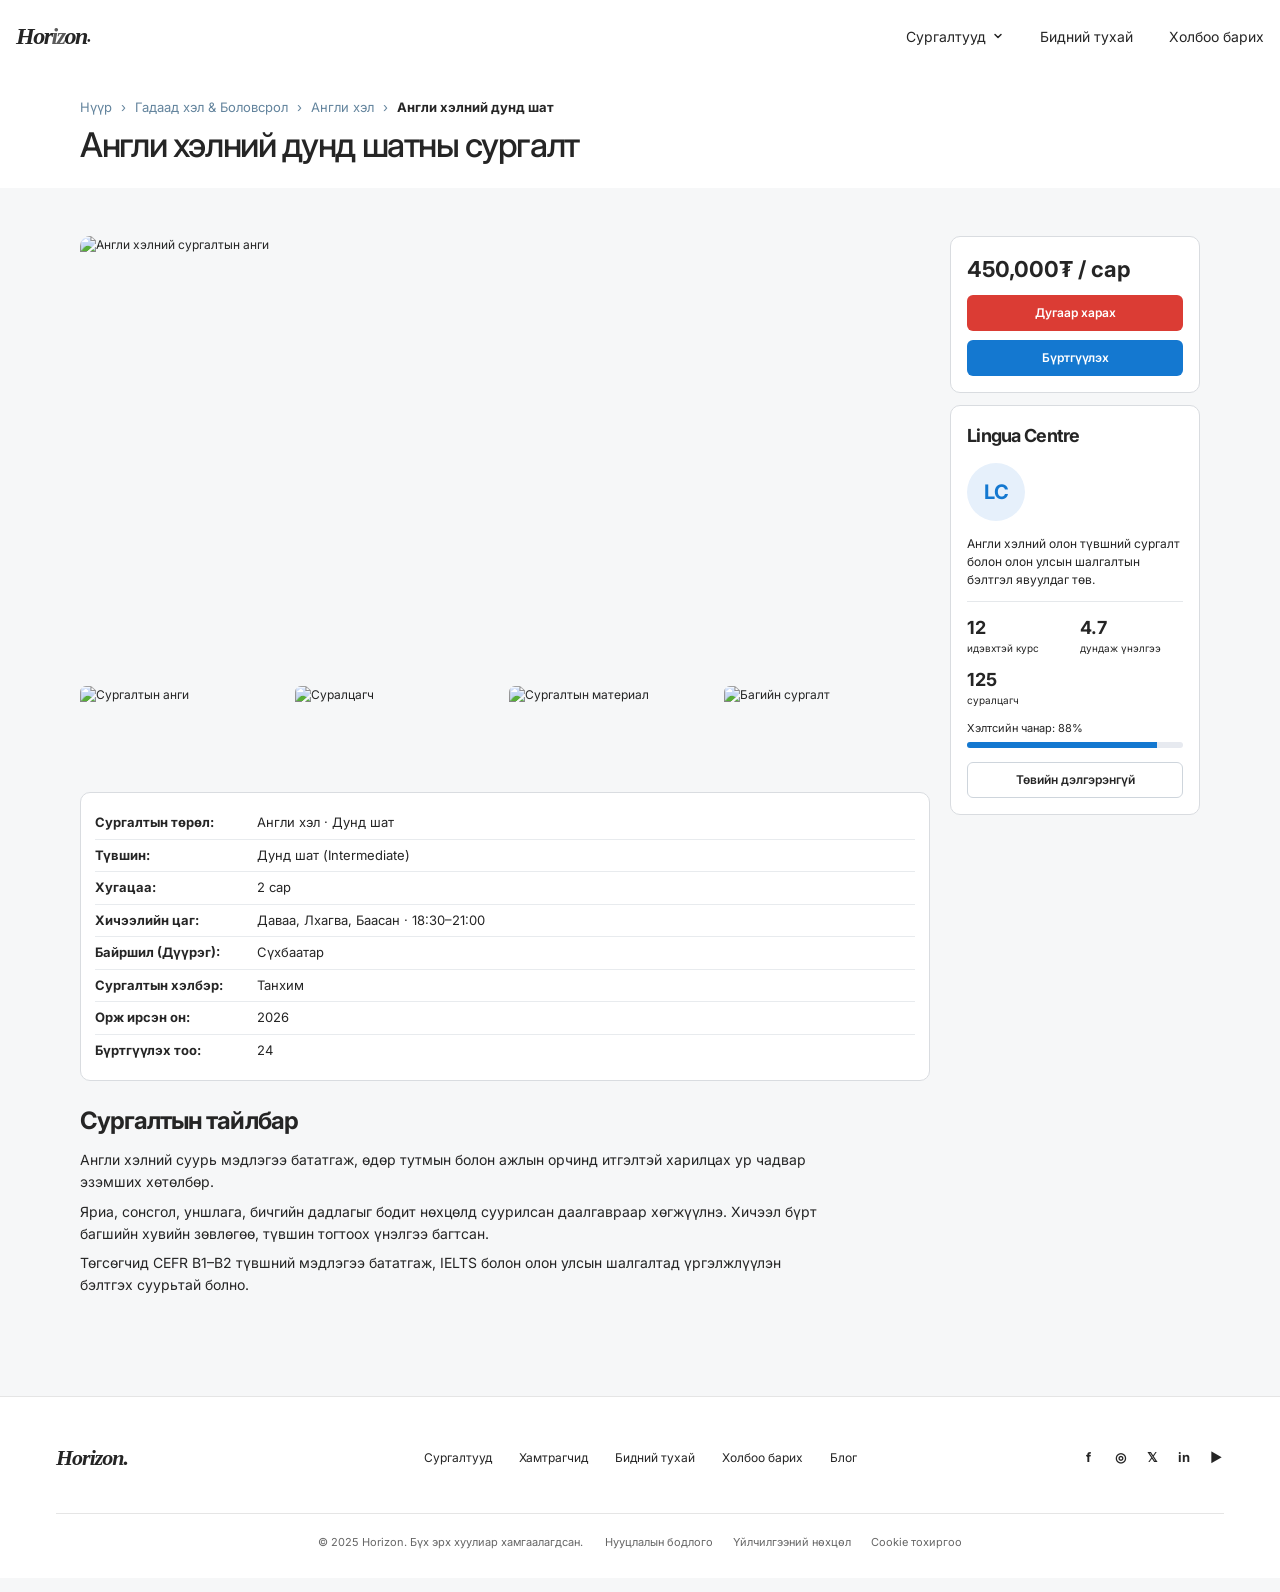
==== course-detail.html @ f6ef5521 "2026-10-1 page2.3 хийв" ====
<!doctype html>
<html lang="mn">
  <head>
    <meta charset="UTF-8" />
    <meta name="viewport" content="width=device-width, initial-scale=1.0" />
    <title>Англи хэлний дунд шатны сургалт — Horizon</title>
    <link rel="preconnect" href="https://fonts.googleapis.com" />
    <link rel="preconnect" href="https://fonts.gstatic.com" crossorigin />
    <link href="https://fonts.googleapis.com/css2?family=Inter:wght@400;500;600;700&display=swap" rel="stylesheet" />
    <link rel="stylesheet" href="styles.css" />
  </head>
  <body class="detail-page">
    <header class="site-header">
      <div class="header-inner">
        <a class="logo" href="index.html">Hor<span>iz</span>on<span>•</span></a>
        <nav class="main-nav" aria-label="Үндсэн цэс">
          <div class="nav-dropdown">
            <button class="nav-dropdown__toggle" type="button" aria-expanded="false" aria-controls="course-menu">Сургалтууд<svg class="nav-dropdown__chevron" aria-hidden="true" viewBox="0 0 12 12" focusable="false"><path d="m3 4.5 3 3 3-3" /></svg></button>
            <div id="course-menu" class="nav-dropdown__menu" hidden>
              <section class="menu-category"><h3><a href="foreign-languages.html">🌐 Гадаад хэл &amp; Боловсрол</a></h3></section>
              <section class="menu-category"><h3>💻 Мэдээллийн технологи &amp; Дизайн</h3></section>
              <section class="menu-category"><h3>💼 Хувь хүний хөгжил &amp; Бизнес</h3></section>
              <section class="menu-category"><h3>⚽ Спорт, фитнесс &amp; эрүүл мэнд</h3></section>
              <section class="menu-category"><h3>🎨 Урлаг, бүжиг &amp; хөгжим</h3></section>
              <section class="menu-category"><h3>💄 Гоо сайхан &amp; нарийн мэргэжил</h3></section>
            </div>
          </div>
          <a href="index.html#partners">Бидний тухай</a>
          <a href="#footer">Холбоо барих</a>
        </nav>
        <button class="mobile-menu" aria-label="Цэс нээх" aria-expanded="false">☰</button>
      </div>
    </header>

    <main>
      <section class="detail-heading">
        <div class="detail-container">
          <nav class="breadcrumbs" aria-label="Breadcrumb"><a href="index.html">Нүүр</a><span>›</span><a class="breadcrumb-parent" href="foreign-languages.html">Гадаад хэл &amp; Боловсрол</a><span>›</span><a class="breadcrumb-parent" href="foreign-languages.html">Англи хэл</a><span>›</span><strong data-detail-title>Англи хэлний дунд шат</strong></nav>
          <h1 data-detail-title>Англи хэлний дунд шатны сургалт</h1>
        </div>
      </section>

      <section class="detail-content">
        <div class="detail-container detail-layout">
          <div class="detail-main">
            <div class="course-gallery">
              <img class="course-gallery__main" data-detail-image src="https://images.unsplash.com/photo-1524178232363-1fb2b075b655?auto=format&fit=crop&w=1200&q=85" alt="Англи хэлний сургалтын анги" />
              <div class="course-gallery__thumbs">
                <img src="https://images.unsplash.com/photo-1524178232363-1fb2b075b655?auto=format&fit=crop&w=240&q=80" alt="Сургалтын анги" />
                <img src="https://images.unsplash.com/photo-1516321318423-f06f85e504b3?auto=format&fit=crop&w=240&q=80" alt="Суралцагч" />
                <img src="https://images.unsplash.com/photo-1457369804613-52c61a468e7d?auto=format&fit=crop&w=240&q=80" alt="Сургалтын материал" />
                <img src="https://images.unsplash.com/photo-1523240795612-9a054b0db644?auto=format&fit=crop&w=240&q=80" alt="Багийн сургалт" />
              </div>
            </div>

            <dl class="course-specs">
              <div><dt>Сургалтын төрөл:</dt><dd data-detail-type>Англи хэл · Дунд шат</dd></div>
              <div><dt>Түвшин:</dt><dd>Дунд шат (Intermediate)</dd></div>
              <div><dt>Хугацаа:</dt><dd>2 сар</dd></div>
              <div><dt>Хичээлийн цаг:</dt><dd>Даваа, Лхагва, Баасан · 18:30–21:00</dd></div>
              <div><dt>Байршил (Дүүрэг):</dt><dd>Сүхбаатар</dd></div>
              <div><dt>Сургалтын хэлбэр:</dt><dd>Танхим</dd></div>
              <div><dt>Орж ирсэн он:</dt><dd>2026</dd></div>
              <div><dt>Бүртгүүлэх тоо:</dt><dd>24</dd></div>
            </dl>

            <article class="course-description">
              <h2>Сургалтын тайлбар</h2>
              <p>Англи хэлний суурь мэдлэгээ бататгаж, өдөр тутмын болон ажлын орчинд итгэлтэй харилцах ур чадвар эзэмших хөтөлбөр.</p>
              <p>Яриа, сонсгол, уншлага, бичгийн дадлагыг бодит нөхцөлд суурилсан даалгавраар хөгжүүлнэ. Хичээл бүрт багшийн хувийн зөвлөгөө, түвшин тогтоох үнэлгээ багтсан.</p>
              <p>Төгсөгчид CEFR B1–B2 түвшний мэдлэгээ бататгаж, IELTS болон олон улсын шалгалтад үргэлжлүүлэн бэлтгэх суурьтай болно.</p>
            </article>
          </div>

          <aside class="detail-sidebar">
            <section class="detail-price-card"><strong data-detail-price>450,000₮ / сар</strong><a class="detail-call" href="tel:+97670000000">Дугаар харах</a><a class="detail-register" href="#footer">Бүртгүүлэх</a></section>
            <section class="provider-card"><h2 data-detail-provider>Lingua Centre</h2><div class="provider-mark">LC</div><p>Англи хэлний олон түвшний сургалт болон олон улсын шалгалтын бэлтгэл явуулдаг төв.</p><div class="provider-stats"><span><b>12</b>идэвхтэй курс</span><span><b>4.7</b>дундаж үнэлгээ</span><span><b>125</b>суралцагч</span></div><div class="provider-progress"><span>Хэлтсийн чанар: 88%</span><i><b></b></i></div><a href="foreign-languages.html">Төвийн дэлгэрэнгүй</a></section>
          </aside>
        </div>
      </section>
    </main>

    <footer id="footer" class="footer">
      <div class="footer-main"><a class="footer-logo" href="index.html">Horizon.</a><nav class="footer-nav" aria-label="Footer navigation"><a href="foreign-languages.html">Сургалтууд</a><a href="index.html#partners">Хамтрагчид</a><a href="index.html">Бидний тухай</a><a href="#footer">Холбоо барих</a><a href="#footer">Блог</a></nav><div class="footer-socials" aria-label="Social холбоосууд"><a href="#footer" aria-label="Facebook">f</a><a href="#footer" aria-label="Instagram">◎</a><a href="#footer" aria-label="X">𝕏</a><a href="#footer" aria-label="LinkedIn">in</a><a href="#footer" aria-label="YouTube">▶</a></div></div>
      <div class="footer-bottom"><span>© 2025 Horizon. Бүх эрх хуулиар хамгаалагдсан.</span><div><a href="#footer">Нууцлалын бодлого</a><a href="#footer">Үйлчилгээний нөхцөл</a><a href="#footer">Cookie тохиргоо</a></div></div>
    </footer>
    <script src="script.js"></script>
  </body>
</html>
---- styles.css ----
:root {
  --blue: #1478d0;
  --ink: #252525;
  --muted: #666;
  --page: #fff;
  --surface: #fff;
  --divider: #e5e5e5;
}

* { box-sizing: border-box; }
html { scroll-behavior: smooth; }
body { margin: 0; background: var(--page); color: var(--ink); font: 12px/1.5 Inter, Arial, sans-serif; }
a { color: inherit; text-decoration: none; }

.site-header { height: 72px; background: #fff; color: var(--ink); }
.header-inner, .page-section { max-width: 1440px; margin: 0 auto; }
.header-inner { display: flex; align-items: center; justify-content: space-between; height: 100%; padding: 0 16px; }
.logo { font-family: Georgia, serif; font-size: 24px; font-style: italic; font-weight: 700; letter-spacing: -1.5px; }.logo span:first-of-type { opacity: .75; }.logo span:last-child { font-size: 10px; }
.main-nav { display: flex; align-items: center; gap: 36px; font-size: 14px; }.main-nav span { margin-left: 6px; }
.nav-dropdown { position: relative; }.nav-dropdown__toggle { display: inline-flex; align-items: center; gap: 6px; border: 0; padding: 0; background: transparent; color: inherit; font: inherit; cursor: pointer; }.nav-dropdown__chevron { width: 12px; height: 12px; fill: none; stroke: currentColor; stroke-linecap: round; stroke-linejoin: round; stroke-width: 1.5; transition: transform .2s ease; }.nav-dropdown__toggle[aria-expanded="true"] .nav-dropdown__chevron { transform: rotate(180deg); }.nav-dropdown__menu { position: absolute; top: 100%; right: -220px; z-index: 10; display: grid; grid-template-columns: minmax(290px, 1fr); gap: 16px; width: min(420px, calc(100vw - 32px)); margin-top: 10px; padding: 28px; border-radius: 16px; background: #fff; color: var(--ink); box-shadow: 0 18px 42px rgb(0 0 0 / 18%); }.menu-category h3 { margin: 0; font-size: 15px; line-height: 1.35; }.menu-category h3 a { display: block; }.menu-category h4, .menu-category > a { display: none; }.menu-category h3:hover { color: var(--blue); cursor: pointer; }
.nav-dropdown__menu[hidden] { display: none !important; }
.mobile-menu { display: none; border: 0; background: transparent; color: #fff; font-size: 20px; }

.page-section { padding-right: 80px; padding-left: 80px; }
.hero-header { min-height: 764px; padding-top: 0; padding-bottom: 0; border: 0; }.hero-header.page-section { max-width: 1440px; padding-right: 0; padding-left: 0; border: 0; }.hero-header__frame { position: relative; display: block; min-height: 764px; max-width: none; margin: 0; overflow: hidden; border-radius: 26px; background: #f2e5c5; }.hero-header__background { position: absolute; inset: 0; width: 100%; height: 100%; object-fit: cover; opacity: .4; filter: saturate(.65) brightness(1.12); }.hero-header__frame::after { position: absolute; inset: 0; background: linear-gradient(90deg, rgb(255 248 228 / 96%) 0%, rgb(255 248 228 / 81%) 42%, rgb(255 248 228 / 34%) 72%, rgb(229 220 177 / 12%) 100%); content: ''; }.hero-header__copy { position: relative; z-index: 1; display: flex; flex-direction: column; justify-content: flex-start; align-items: flex-start; min-height: 764px; max-width: 840px; padding: 62px; }
h1 { max-width: 760px; margin: 0; font-size: clamp(72px, 7vw, 112px); font-weight: 700; line-height: .91; letter-spacing: -.075em; }h2 { margin: 5px 0 4px; font-size: 26px; letter-spacing: -.04em; }
.hero-header__copy p { max-width: 505px; margin: 24px 0; color: var(--ink); font-size: 22px; font-weight: 600; line-height: 1.3; }.primary-button, .text-button { display: inline-flex; height: 38px; align-items: center; padding: 0 14px; border-radius: 8px; font-size: 14px; font-weight: 600; }.primary-button { background: #1478d0; color: #fff; }.text-button { margin-left: 8px; background: #e1e1e1; }.hero-course-card { position: absolute; z-index: 2; top: 154px; right: 8%; width: 568px; padding: 30px; border-radius: 22px; background: #fff; box-shadow: 0 20px 45px rgb(0 0 0 / 18%); }.hero-course-card__tag { position: absolute; z-index: 1; top: 48px; left: 48px; padding: 6px 14px; border-radius: 999px; background: #1478d0; color: #fff; font-size: 14px; font-weight: 600; }.hero-course-card img { display: block; width: 100%; height: 378px; border-radius: 10px; object-fit: cover; }.hero-course-card h2 { margin: 18px 0 6px; font-size: 20px; font-weight: 700; }.hero-course-card p { margin: 0 0 16px; font-size: 16px; }.hero-course-card s { margin-right: 5px; color: #666; }.hero-course-card strong { color: #0767c5; }

.courses { position: relative; max-width: 1440px; padding: 128px 0 128px; overflow: hidden; }.courses::before, .courses::after { position: absolute; right: 0; left: 0; border-top: 1px solid var(--divider); content: ''; }.courses::before { top: 64px; }.courses::after { bottom: 64px; }.section-intro span { font-size: 14px; font-weight: 600; }.section-intro h2 { margin: 14px 0 12px; font-size: 44px; font-weight: 500; }.section-intro p { margin: 0; color: var(--ink); font-size: 16px; }.view-all { position: absolute; top: 208px; right: 0; padding: 9px 14px; border-radius: 12px; background: #e3e3e3; font-size: 14px; }
.course-carousel { margin-top: 66px; overflow: hidden; }.course-grid { display: flex; gap: 20px; width: max-content; transition: transform .45s ease; }.course-card { flex: 0 0 248px; overflow: hidden; border-radius: 0; background: transparent; }.course-image { height: 296px; border-radius: 12px; background-color: #d7d7d7; background-image: url('assets/course-thumbnails.png'); background-repeat: no-repeat; background-size: 500% 200%; }.course-image--foundation { background-position: 0 0; }.course-image--marketing { background-position: 25% 0; }.course-image--ux { background-position: 50% 0; }.course-image--project { background-position: 75% 0; }.course-image--graphic { background-position: 100% 0; }.course-image--web { background-position: 0 100%; }.course-image--toefl { background-position: 25% 100%; }.course-image--topik { background-position: 50% 100%; }.course-image--finance { background-position: 75% 100%; }.course-image--motion { background-position: 100% 100%; }.course-info { position: relative; padding: 14px 0 8px; }.course-info h3 { margin: 0; font-size: 16px; }.course-info strong { position: absolute; top: 14px; right: 0; font-size: 18px; }.course-info p { margin: 3px 0; color: var(--ink); font-size: 12px; }.course-card > a { display: block; padding: 9px; border-radius: 10px; background: #e3e3e3; text-align: center; font-size: 14px; }
.course-controls { display: flex; align-items: center; justify-content: space-between; margin-top: 40px; }.course-dots { display: flex; gap: 7px; }.course-dots button { width: 7px; height: 7px; padding: 0; border: 0; border-radius: 50%; background: #c3c3c3; cursor: pointer; }.course-dots button.is-active { background: var(--ink); }.course-arrow { width: 40px; height: 40px; margin-left: 10px; border: 0; border-radius: 8px; background: var(--surface); font-size: 24px; cursor: pointer; }

.partners { max-width: 1440px; padding: 0 0 105px; }.partner-heading { padding: 16px 0 20px; }.partner-heading h2 { margin: 14px 0 12px; font-size: 44px; font-weight: 500; letter-spacing: -.04em; }.partner-carousel { position: relative; margin-top: 66px; overflow: hidden; }.partner-track { display: flex; gap: 30px; width: max-content; padding: 4px 16px 22px; transition: transform .4s ease; }.partner-card { display: flex; flex: 0 0 116px; flex-direction: column; align-items: center; text-align: center; }.partner-card__logo { width: 80px; height: 80px; border-radius: 50%; background-image: url('assets/partner-logos.png'); background-repeat: no-repeat; background-size: 400% 200%; }.logo--gegee { background-position: 0 0; }.logo--code { background-position: 33.333% 0; }.logo--study { background-position: 66.667% 0; }.logo--fit { background-position: 100% 0; }.logo--art { background-position: 0 100%; }.logo--beauty { background-position: 33.333% 100%; }.logo--business { background-position: 66.667% 100%; }.logo--edu { background-position: 100% 100%; }.partner-card h3 { width: 145px; margin: 9px 0 2px; overflow: hidden; font-size: 13px; font-weight: 700; text-overflow: ellipsis; white-space: nowrap; }.partner-card p { width: 145px; margin: 0; overflow: hidden; color: #666; font-size: 11px; text-overflow: ellipsis; white-space: nowrap; }.partner-arrow { position: absolute; top: 34px; left: 0; display: grid; width: 42px; height: 42px; place-items: center; border: 0; border-radius: 50%; background: #fff; box-shadow: 0 3px 12px rgb(0 0 0 / 15%); font-size: 22px; cursor: pointer; }.partner-arrow--next { right: 0; left: auto; }

.footer { max-width: 1440px; margin: 0 auto 14px; padding: 48px 56px 28px; border-top: 1px solid var(--divider); background: var(--surface); }.footer-main { display: grid; grid-template-columns: 1fr auto 1fr; align-items: center; gap: 36px; }.footer-logo { justify-self: start; font: italic 700 22px Georgia, serif; letter-spacing: -1px; }.footer-nav, .footer-socials { display: flex; align-items: center; gap: 27px; }.footer-nav { justify-content: center; font-size: 12px; }.footer-socials { justify-content: flex-end; gap: 16px; }.footer-socials a { display: grid; width: 16px; height: 16px; place-items: center; font-size: 13px; font-weight: 700; line-height: 1; }.footer-bottom { display: flex; align-items: center; justify-content: center; gap: 22px; margin-top: 42px; padding-top: 20px; border-top: 1px solid var(--divider); color: var(--muted); font-size: 11px; }.footer-bottom div { display: flex; gap: 20px; }

@media (max-width: 760px) { .page-section { padding-right: 20px; padding-left: 20px; }.main-nav { display: none; }.main-nav.is-open { position: absolute; top: 72px; left: 0; right: 0; z-index: 3; display: flex; flex-direction: column; align-items: stretch; padding: 16px; background: #fff; color: var(--ink); box-shadow: 0 10px 20px rgb(0 0 0 / 8%); }.main-nav.is-open .nav-dropdown__menu { position: static; display: grid; grid-template-columns: 1fr; width: 100%; max-height: 60vh; margin-top: 10px; padding: 18px; }.mobile-menu { display: block; color: var(--ink); }.hero-header { min-height: 0; padding-top: 24px; padding-bottom: 48px; }.hero-header__frame { min-height: 720px; }.hero-header__copy { min-height: 0; padding: 40px 28px; }h1 { font-size: 48px; }.hero-course-card { top: 355px; right: 20px; left: 20px; width: auto; }.hero-course-card img { height: 150px; }.courses { padding-top: 60px; }.section-intro h2 { font-size: 34px; }.view-all { top: 135px; right: 20px; }.course-carousel { margin-top: 50px; }.course-card { flex-basis: min(82vw, 280px); }.course-image { height: 290px; }.partner-grid { grid-template-columns: 1fr; }.partners { padding-top: 65px; padding-bottom: 65px; }.footer { margin: 0; padding: 38px 25px 28px; }.footer-main { grid-template-columns: 1fr; align-items: start; gap: 28px; }.footer-logo, .footer-nav, .footer-socials { justify-self: start; }.footer-nav { flex-direction: column; align-items: flex-start; gap: 13px; }.footer-socials { gap: 18px; }.footer-bottom { align-items: flex-start; justify-content: flex-start; margin-top: 30px; text-align: left; }.footer-bottom div { flex-wrap: wrap; gap: 10px 16px; } }

@media (max-width: 760px) { .hero-header.page-section { padding-right: 20px; padding-left: 20px; } }

@media (max-width: 760px) { .courses { padding-right: 20px; padding-left: 20px; }.view-all { right: 20px; } }

@media (max-width: 760px) { .partners { padding: 60px 20px 128px; }.partner-heading h2 { font-size: 34px; }.partner-carousel { margin-top: 50px; } }

/* Foreign-language course catalogue */
.catalog-page { background: #f6f7f8; }.catalog-page .site-header { background: #fff; color: var(--ink); }.catalog-page .logo { color: inherit; }.catalog-container { width: min(1120px, calc(100% - 40px)); margin: 0 auto; }.catalog-heading { padding: 22px 0 28px; background: #f6f7f8; }.breadcrumbs { display: flex; gap: 9px; align-items: center; color: #63849d; font-size: 13px; }.breadcrumbs strong { color: var(--ink); }.breadcrumbs .breadcrumb-parent { color: #63849d; font-weight: 400; }.breadcrumbs .breadcrumb-parent[aria-current="page"] { color: var(--ink); font-weight: 700; }.catalog-heading h1 { margin: 14px 0 20px; font-size: 34px; font-weight: 500; letter-spacing: -.04em; line-height: 1.15; }.catalog-heading h1 span { color: #798696; font-weight: 400; letter-spacing: -.02em; }.catalog-category-nav { display: grid; grid-template-columns: repeat(4, 1fr); gap: 28px; }.catalog-category-nav[hidden] { display: none; }.catalog-category-nav div { display: grid; align-content: start; gap: 9px; }.catalog-category-nav a { color: var(--ink); font-size: 13px; line-height: 1.35; }.catalog-category-nav .category-count { color: #798696; font-weight: 400; }.catalog-category-nav a:hover { color: var(--blue); }.catalog-content { min-height: 900px; padding: 64px 0 100px; }.catalog-kicker { font-size: 12px; font-weight: 600; }.catalog-content h2 { margin: 10px 0 26px; font-size: 30px; font-weight: 500; }.catalog-layout { display: grid; grid-template-columns: 265px minmax(0, 1fr); gap: 28px; align-items: start; }.course-filters { padding: 18px; border: 1px solid #d9dce0; border-radius: 10px; background: #fff; box-shadow: 0 2px 8px rgb(0 0 0 / 4%); }.filter-title { display: flex; justify-content: space-between; align-items: center; margin-bottom: 14px; font-size: 14px; }.filter-title button { border: 0; background: transparent; font-size: 20px; cursor: pointer; }.filter-search { display: flex; align-items: center; gap: 8px; padding: 6px 9px; border: 1px solid #d4d9df; border-radius: 5px; color: #67717b; }.filter-search input { width: 100%; border: 0; outline: 0; font: inherit; }.course-filters fieldset { display: grid; gap: 5px; margin: 16px 0 0; padding: 0; border: 0; }.course-filters .filter-group { padding-top: 2px; border-top: 1px solid #edf0f2; }.course-filters .filter-group:first-of-type { padding-top: 0; border-top: 0; }.course-filters legend { margin-bottom: 6px; font-size: 12px; font-weight: 700; }.course-filters label { color: #30363b; font-size: 12px; }.course-filters input[type="checkbox"] { margin: 0 6px 0 0; accent-color: var(--blue); }.price-range { display: flex; justify-content: space-between; font-size: 11px; }.range { width: 100%; accent-color: var(--blue); }.filter-button { width: 100%; margin-top: 18px; padding: 8px; border: 0; border-radius: 5px; background: var(--blue); color: #fff; font-weight: 600; cursor: pointer; }.catalog-results { display: grid; gap: 14px; }.catalog-course-card { display: grid; grid-template-columns: 170px minmax(0, 1fr); gap: 18px; padding: 14px; border: 1px solid #d9dce0; border-radius: 10px; background: #fff; box-shadow: 0 2px 8px rgb(0 0 0 / 4%); cursor: pointer; }.catalog-course-card[hidden] { display: none; }.catalog-course-card > img { width: 170px; height: 142px; border-radius: 6px; object-fit: cover; }.catalog-card__body { min-width: 0; }.catalog-card__body h3 { margin: 2px 0 6px; font-size: 18px; line-height: 1.2; }.provider, .course-meta, .rating { margin: 0 0 5px; font-size: 12px; }.provider { color: #555; }.rating { color: #e4aa22; letter-spacing: 1px; }.rating span { color: #333; letter-spacing: 0; }.course-meta { color: #495057; }.course-action { display: flex; justify-content: space-between; align-items: center; gap: 14px; margin-top: 12px; }.course-action a { padding: 8px 40px; border-radius: 5px; background: var(--blue); color: #fff; font-weight: 600; }.course-action strong { font-size: 14px; white-space: nowrap; }.pagination { display: flex; justify-content: center; align-items: center; gap: 7px; margin-top: 16px; }.pagination[hidden] { display: none; }.pagination button { min-width: 30px; padding: 6px 9px; border: 1px solid #d6dadd; border-radius: 5px; background: #fff; cursor: pointer; }.pagination button:disabled { color: #9da5ad; cursor: default; }.pagination .is-current { border-color: #668aad; background: #eaf2fa; }.sr-only { position: absolute; width: 1px; height: 1px; overflow: hidden; clip: rect(0, 0, 0, 0); white-space: nowrap; }

@media (max-width: 760px) { .catalog-page .main-nav { display: none; }.catalog-heading { padding: 26px 0; }.catalog-heading h1 { font-size: 29px; }.catalog-category-nav { grid-template-columns: 1fr 1fr; gap: 18px; }.catalog-category-nav a { font-size: 12px; }.catalog-content { padding: 42px 0 70px; }.catalog-content h2 { font-size: 27px; }.catalog-layout { grid-template-columns: 1fr; }.course-filters { order: 0; }.catalog-course-card { grid-template-columns: 1fr; gap: 13px; }.catalog-course-card > img { width: 100%; height: 190px; }.catalog-card__body h3 { font-size: 17px; }.course-action a { padding-right: 20px; padding-left: 20px; } }

/* Course detail */
.detail-page { background: #f6f7f8; }.detail-container { width: min(1120px, calc(100% - 40px)); margin: 0 auto; }.detail-heading { padding: 26px 0 28px; background: #fff; }.detail-heading h1 { margin: 12px 0 0; font-size: 34px; font-weight: 500; letter-spacing: -.04em; }.detail-content { padding: 48px 0 92px; }.detail-layout { display: grid; grid-template-columns: minmax(0, 1fr) 250px; gap: 20px; align-items: start; }.course-gallery { overflow: hidden; border-radius: 10px; }.course-gallery__main { display: block; width: 100%; height: 440px; object-fit: cover; }.course-gallery__thumbs { display: grid; grid-template-columns: repeat(4, 1fr); gap: 8px; margin-top: 10px; }.course-gallery__thumbs img { width: 100%; height: 84px; border-radius: 6px; object-fit: cover; }.course-specs { margin: 22px 0; padding: 14px; border: 1px solid #d9dce0; border-radius: 10px; background: #fff; }.course-specs div { display: grid; grid-template-columns: 150px 1fr; gap: 12px; padding: 6px 0; border-bottom: 1px solid #e8ebee; font-size: 13px; }.course-specs div:last-child { border-bottom: 0; }.course-specs dt { font-weight: 700; }.course-specs dd { margin: 0; }.course-description { max-width: 740px; }.course-description h2 { margin: 0 0 10px; font-size: 24px; }.course-description p { margin: 8px 0; font-size: 14px; line-height: 1.55; }.detail-sidebar { display: grid; gap: 12px; }.detail-price-card, .provider-card { padding: 16px; border: 1px solid #d9dce0; border-radius: 10px; background: #fff; }.detail-price-card { display: grid; gap: 9px; }.detail-price-card > strong { font-size: 22px; }.detail-price-card small { font-size: 13px; font-weight: 500; }.detail-price-card a { display: block; padding: 9px; border-radius: 6px; color: #fff; text-align: center; font-weight: 600; }.detail-call { background: #db3c34; }.detail-register { background: var(--blue); }.provider-card h2 { margin: 0; font-size: 18px; }.provider-card > p { font-size: 12px; line-height: 1.5; }.provider-mark { display: grid; width: 58px; height: 58px; margin: 14px 0; place-items: center; border-radius: 50%; background: #e6f0fb; color: var(--blue); font-size: 20px; font-weight: 700; }.provider-stats { display: grid; grid-template-columns: 1fr 1fr; gap: 10px; padding: 12px 0; border-top: 1px solid #e5e8eb; }.provider-stats span { display: grid; font-size: 10px; }.provider-stats b { font-size: 18px; }.provider-progress { display: grid; gap: 5px; font-size: 11px; }.provider-progress i { height: 6px; overflow: hidden; border-radius: 99px; background: #e7eaf0; }.provider-progress b { display: block; width: 88%; height: 100%; background: var(--blue); }.provider-card > a { display: block; margin-top: 14px; padding: 8px; border: 1px solid #ced5dc; border-radius: 6px; text-align: center; font-weight: 600; }

@media (max-width: 760px) { .detail-page .main-nav { display: none; }.detail-heading h1 { font-size: 29px; }.detail-content { padding: 30px 0 62px; }.detail-layout { grid-template-columns: 1fr; }.course-gallery__main { height: 280px; }.course-gallery__thumbs img { height: 58px; }.course-specs div { grid-template-columns: 1fr; gap: 2px; }.detail-sidebar { grid-row: 1; }.course-description h2 { font-size: 22px; } }
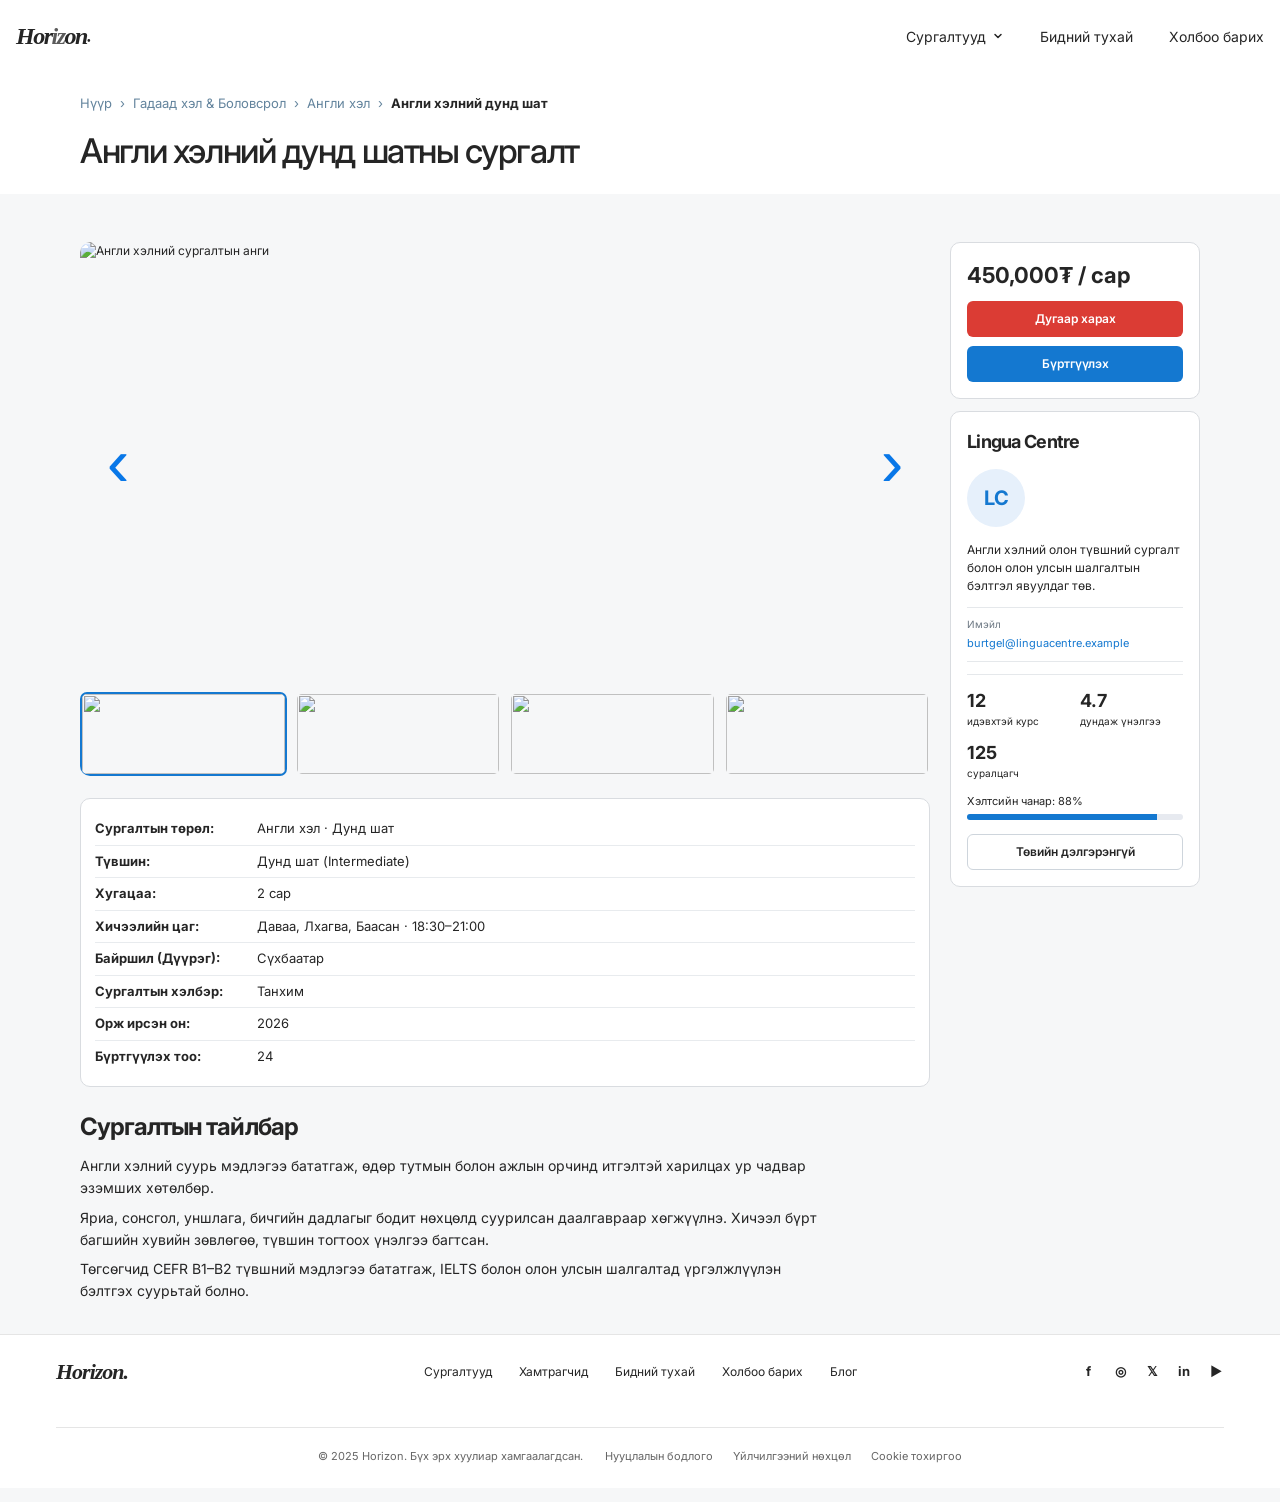
==== commit e5ef203d: "2026-10-01-02 Бүтэц загвар ер нь болсон" ====
--- a/course-detail.html
+++ b/course-detail.html
@@ -35,7 +35,7 @@
     <main>
       <section class="detail-heading">
         <div class="detail-container">
-          <nav class="breadcrumbs" aria-label="Breadcrumb"><a href="index.html">Нүүр</a><span>›</span><a class="breadcrumb-parent" href="foreign-languages.html">Гадаад хэл &amp; Боловсрол</a><span>›</span><a class="breadcrumb-parent" href="foreign-languages.html">Англи хэл</a><span>›</span><strong data-detail-title>Англи хэлний дунд шат</strong></nav>
+          <nav class="breadcrumbs" aria-label="Breadcrumb"><a href="index.html">Нүүр</a><span>›</span><a class="breadcrumb-parent" href="foreign-languages.html">Гадаад хэл &amp; Боловсрол</a><span>›</span><a class="breadcrumb-parent" data-detail-category href="foreign-languages.html?category=%D0%90%D0%BD%D0%B3%D0%BB%D0%B8%20%D1%85%D1%8D%D0%BB">Англи хэл</a><span>›</span><strong data-detail-title>Англи хэлний дунд шат</strong></nav>
           <h1 data-detail-title>Англи хэлний дунд шатны сургалт</h1>
         </div>
       </section>
@@ -43,13 +43,17 @@
       <section class="detail-content">
         <div class="detail-container detail-layout">
           <div class="detail-main">
-            <div class="course-gallery">
-              <img class="course-gallery__main" data-detail-image src="https://images.unsplash.com/photo-1524178232363-1fb2b075b655?auto=format&fit=crop&w=1200&q=85" alt="Англи хэлний сургалтын анги" />
+            <div class="course-gallery" aria-label="Сургалтын зургууд">
+              <div class="course-gallery__stage">
+                <img class="course-gallery__main" data-detail-image src="https://images.unsplash.com/photo-1524178232363-1fb2b075b655?auto=format&fit=crop&w=1200&q=85" alt="Англи хэлний сургалтын анги" />
+                <button class="gallery-control gallery-control--previous" type="button" data-gallery-direction="previous" aria-label="Өмнөх зураг">‹</button>
+                <button class="gallery-control gallery-control--next" type="button" data-gallery-direction="next" aria-label="Дараагийн зураг">›</button>
+              </div>
               <div class="course-gallery__thumbs">
-                <img src="https://images.unsplash.com/photo-1524178232363-1fb2b075b655?auto=format&fit=crop&w=240&q=80" alt="Сургалтын анги" />
-                <img src="https://images.unsplash.com/photo-1516321318423-f06f85e504b3?auto=format&fit=crop&w=240&q=80" alt="Суралцагч" />
-                <img src="https://images.unsplash.com/photo-1457369804613-52c61a468e7d?auto=format&fit=crop&w=240&q=80" alt="Сургалтын материал" />
-                <img src="https://images.unsplash.com/photo-1523240795612-9a054b0db644?auto=format&fit=crop&w=240&q=80" alt="Багийн сургалт" />
+                <button class="gallery-thumb is-active" type="button" data-gallery-image="https://images.unsplash.com/photo-1524178232363-1fb2b075b655?auto=format&fit=crop&w=1200&q=85" data-gallery-alt="Сургалтын анги" aria-label="Сургалтын анги" aria-current="true"><img src="https://images.unsplash.com/photo-1524178232363-1fb2b075b655?auto=format&fit=crop&w=240&q=80" alt="" /></button>
+                <button class="gallery-thumb" type="button" data-gallery-image="https://images.unsplash.com/photo-1516321318423-f06f85e504b3?auto=format&fit=crop&w=1200&q=85" data-gallery-alt="Суралцагч" aria-label="Суралцагч"><img src="https://images.unsplash.com/photo-1516321318423-f06f85e504b3?auto=format&fit=crop&w=240&q=80" alt="" /></button>
+                <button class="gallery-thumb" type="button" data-gallery-image="https://images.unsplash.com/photo-1457369804613-52c61a468e7d?auto=format&fit=crop&w=1200&q=85" data-gallery-alt="Сургалтын материал" aria-label="Сургалтын материал"><img src="https://images.unsplash.com/photo-1457369804613-52c61a468e7d?auto=format&fit=crop&w=240&q=80" alt="" /></button>
+                <button class="gallery-thumb" type="button" data-gallery-image="https://images.unsplash.com/photo-1523240795612-9a054b0db644?auto=format&fit=crop&w=1200&q=85" data-gallery-alt="Багийн сургалт" aria-label="Багийн сургалт"><img src="https://images.unsplash.com/photo-1523240795612-9a054b0db644?auto=format&fit=crop&w=240&q=80" alt="" /></button>
               </div>
             </div>
 
@@ -73,12 +77,23 @@
           </div>
 
           <aside class="detail-sidebar">
-            <section class="detail-price-card"><strong data-detail-price>450,000₮ / сар</strong><a class="detail-call" href="tel:+97670000000">Дугаар харах</a><a class="detail-register" href="#footer">Бүртгүүлэх</a></section>
-            <section class="provider-card"><h2 data-detail-provider>Lingua Centre</h2><div class="provider-mark">LC</div><p>Англи хэлний олон түвшний сургалт болон олон улсын шалгалтын бэлтгэл явуулдаг төв.</p><div class="provider-stats"><span><b>12</b>идэвхтэй курс</span><span><b>4.7</b>дундаж үнэлгээ</span><span><b>125</b>суралцагч</span></div><div class="provider-progress"><span>Хэлтсийн чанар: 88%</span><i><b></b></i></div><a href="foreign-languages.html">Төвийн дэлгэрэнгүй</a></section>
+            <section class="detail-price-card"><strong data-detail-price>450,000₮ / сар</strong><a class="detail-call" href="tel:+97670000000" data-phone="+976 7000 0000">Дугаар харах</a><button class="detail-register" type="button" data-register-open>Бүртгүүлэх</button></section>
+            <section class="provider-card" data-provider-email="burtgel@linguacentre.example"><h2 data-detail-provider>Lingua Centre</h2><div class="provider-mark">LC</div><p>Англи хэлний олон түвшний сургалт болон олон улсын шалгалтын бэлтгэл явуулдаг төв.</p><p class="provider-contact"><span>Имэйл</span><a href="mailto:burtgel@linguacentre.example">burtgel@linguacentre.example</a></p><div class="provider-stats"><span><b>12</b>идэвхтэй курс</span><span><b>4.7</b>дундаж үнэлгээ</span><span><b>125</b>суралцагч</span></div><div class="provider-progress"><span>Хэлтсийн чанар: 88%</span><i><b></b></i></div><a href="foreign-languages.html">Төвийн дэлгэрэнгүй</a></section>
           </aside>
         </div>
       </section>
     </main>
+
+    <dialog class="registration-dialog" aria-labelledby="registration-title">
+      <form class="registration-form" data-registration-form>
+        <div class="registration-form__heading"><div><h2 id="registration-title">Сургалтад бүртгүүлэх</h2><p data-registration-course>Сонгосон сургалтын мэдээллээ илгээнэ үү.</p></div><button class="dialog-close" type="button" data-register-close aria-label="Хаах">×</button></div>
+        <label>Овог, нэр<input name="name" autocomplete="name" required /></label>
+        <label>Утасны дугаар<input name="phone" type="tel" autocomplete="tel" placeholder="9911 2233" required /></label>
+        <label>Имэйл хаяг<input name="email" type="email" autocomplete="email" required /></label>
+        <label>Тайлбар <span>(заавал биш)</span><textarea name="note" rows="3" placeholder="Тохиромжтой цаг, асуултаа бичнэ үү"></textarea></label>
+        <button class="registration-submit" type="submit">Имэйлээр илгээх</button>
+      </form>
+    </dialog>
 
     <footer id="footer" class="footer">
       <div class="footer-main"><a class="footer-logo" href="index.html">Horizon.</a><nav class="footer-nav" aria-label="Footer navigation"><a href="foreign-languages.html">Сургалтууд</a><a href="index.html#partners">Хамтрагчид</a><a href="index.html">Бидний тухай</a><a href="#footer">Холбоо барих</a><a href="#footer">Блог</a></nav><div class="footer-socials" aria-label="Social холбоосууд"><a href="#footer" aria-label="Facebook">f</a><a href="#footer" aria-label="Instagram">◎</a><a href="#footer" aria-label="X">𝕏</a><a href="#footer" aria-label="LinkedIn">in</a><a href="#footer" aria-label="YouTube">▶</a></div></div>
--- a/styles.css
+++ b/styles.css
@@ -42,12 +42,52 @@
 
 @media (max-width: 760px) { .partners { padding: 60px 20px 128px; }.partner-heading h2 { font-size: 34px; }.partner-carousel { margin-top: 50px; } }
 
+/* Compact partner section spacing */
+.partners { padding-bottom: 64px; }.partner-heading { padding: 12px 0; }.partner-heading h2 { margin: 8px 0; }.partner-carousel { margin-top: 32px; }
+@media (max-width: 760px) { .courses { padding-top: 48px; padding-bottom: 24px; }.courses::before { top: 24px; }.courses::after { bottom: 0; }.partners { padding: 24px 20px; }.partner-heading { padding-top: 0; }.partner-heading h2 { margin-top: 0; }.partner-carousel { margin-top: 32px; }.footer { padding-top: 24px; }.footer-bottom { margin-top: 24px; padding-top: 24px; } }
+
 /* Foreign-language course catalogue */
-.catalog-page { background: #f6f7f8; }.catalog-page .site-header { background: #fff; color: var(--ink); }.catalog-page .logo { color: inherit; }.catalog-container { width: min(1120px, calc(100% - 40px)); margin: 0 auto; }.catalog-heading { padding: 22px 0 28px; background: #f6f7f8; }.breadcrumbs { display: flex; gap: 9px; align-items: center; color: #63849d; font-size: 13px; }.breadcrumbs strong { color: var(--ink); }.breadcrumbs .breadcrumb-parent { color: #63849d; font-weight: 400; }.breadcrumbs .breadcrumb-parent[aria-current="page"] { color: var(--ink); font-weight: 700; }.catalog-heading h1 { margin: 14px 0 20px; font-size: 34px; font-weight: 500; letter-spacing: -.04em; line-height: 1.15; }.catalog-heading h1 span { color: #798696; font-weight: 400; letter-spacing: -.02em; }.catalog-category-nav { display: grid; grid-template-columns: repeat(4, 1fr); gap: 28px; }.catalog-category-nav[hidden] { display: none; }.catalog-category-nav div { display: grid; align-content: start; gap: 9px; }.catalog-category-nav a { color: var(--ink); font-size: 13px; line-height: 1.35; }.catalog-category-nav .category-count { color: #798696; font-weight: 400; }.catalog-category-nav a:hover { color: var(--blue); }.catalog-content { min-height: 900px; padding: 64px 0 100px; }.catalog-kicker { font-size: 12px; font-weight: 600; }.catalog-content h2 { margin: 10px 0 26px; font-size: 30px; font-weight: 500; }.catalog-layout { display: grid; grid-template-columns: 265px minmax(0, 1fr); gap: 28px; align-items: start; }.course-filters { padding: 18px; border: 1px solid #d9dce0; border-radius: 10px; background: #fff; box-shadow: 0 2px 8px rgb(0 0 0 / 4%); }.filter-title { display: flex; justify-content: space-between; align-items: center; margin-bottom: 14px; font-size: 14px; }.filter-title button { border: 0; background: transparent; font-size: 20px; cursor: pointer; }.filter-search { display: flex; align-items: center; gap: 8px; padding: 6px 9px; border: 1px solid #d4d9df; border-radius: 5px; color: #67717b; }.filter-search input { width: 100%; border: 0; outline: 0; font: inherit; }.course-filters fieldset { display: grid; gap: 5px; margin: 16px 0 0; padding: 0; border: 0; }.course-filters .filter-group { padding-top: 2px; border-top: 1px solid #edf0f2; }.course-filters .filter-group:first-of-type { padding-top: 0; border-top: 0; }.course-filters legend { margin-bottom: 6px; font-size: 12px; font-weight: 700; }.course-filters label { color: #30363b; font-size: 12px; }.course-filters input[type="checkbox"] { margin: 0 6px 0 0; accent-color: var(--blue); }.price-range { display: flex; justify-content: space-between; font-size: 11px; }.range { width: 100%; accent-color: var(--blue); }.filter-button { width: 100%; margin-top: 18px; padding: 8px; border: 0; border-radius: 5px; background: var(--blue); color: #fff; font-weight: 600; cursor: pointer; }.catalog-results { display: grid; gap: 14px; }.catalog-course-card { display: grid; grid-template-columns: 170px minmax(0, 1fr); gap: 18px; padding: 14px; border: 1px solid #d9dce0; border-radius: 10px; background: #fff; box-shadow: 0 2px 8px rgb(0 0 0 / 4%); cursor: pointer; }.catalog-course-card[hidden] { display: none; }.catalog-course-card > img { width: 170px; height: 142px; border-radius: 6px; object-fit: cover; }.catalog-card__body { min-width: 0; }.catalog-card__body h3 { margin: 2px 0 6px; font-size: 18px; line-height: 1.2; }.provider, .course-meta, .rating { margin: 0 0 5px; font-size: 12px; }.provider { color: #555; }.rating { color: #e4aa22; letter-spacing: 1px; }.rating span { color: #333; letter-spacing: 0; }.course-meta { color: #495057; }.course-action { display: flex; justify-content: space-between; align-items: center; gap: 14px; margin-top: 12px; }.course-action a { padding: 8px 40px; border-radius: 5px; background: var(--blue); color: #fff; font-weight: 600; }.course-action strong { font-size: 14px; white-space: nowrap; }.pagination { display: flex; justify-content: center; align-items: center; gap: 7px; margin-top: 16px; }.pagination[hidden] { display: none; }.pagination button { min-width: 30px; padding: 6px 9px; border: 1px solid #d6dadd; border-radius: 5px; background: #fff; cursor: pointer; }.pagination button:disabled { color: #9da5ad; cursor: default; }.pagination .is-current { border-color: #668aad; background: #eaf2fa; }.sr-only { position: absolute; width: 1px; height: 1px; overflow: hidden; clip: rect(0, 0, 0, 0); white-space: nowrap; }
+.catalog-page { background: #f6f7f8; }.catalog-page .site-header { background: #fff; color: var(--ink); }.catalog-page .logo { color: inherit; }.catalog-container { width: min(1120px, calc(100% - 40px)); margin: 0 auto; }.catalog-heading { padding: 22px 0 28px; background: #f6f7f8; }.breadcrumbs { display: flex; gap: 9px; align-items: center; color: #63849d; font-size: 13px; }.breadcrumbs strong { color: var(--ink); }.breadcrumbs .breadcrumb-parent { color: #63849d; font-weight: 400; }.breadcrumbs .breadcrumb-parent[aria-current="page"] { color: var(--ink); font-weight: 700; }.catalog-heading h1 { margin: 14px 0 20px; font-size: 34px; font-weight: 500; letter-spacing: -.04em; line-height: 1.15; }.catalog-heading h1 span { color: #798696; font-weight: 400; letter-spacing: -.02em; }.catalog-category-nav { display: grid; grid-template-columns: repeat(4, 1fr); gap: 28px; }.catalog-category-nav[hidden] { display: none; }.catalog-heading:has(.catalog-category-nav[hidden]) { padding-bottom: 0; }.catalog-heading:has(.catalog-category-nav[hidden]) + .catalog-content { padding-top: 28px; }.catalog-category-nav div { display: grid; align-content: start; gap: 9px; }.catalog-category-nav a { color: var(--ink); font-size: 13px; line-height: 1.35; }.catalog-category-nav .category-count { color: #798696; font-weight: 400; }.catalog-category-nav a:hover { color: var(--blue); }.catalog-content { min-height: 900px; padding: 64px 0 100px; }.catalog-kicker { font-size: 12px; font-weight: 600; }.catalog-content h2 { margin: 10px 0 26px; font-size: 30px; font-weight: 500; }.catalog-layout { display: grid; grid-template-columns: 265px minmax(0, 1fr); gap: 28px; align-items: start; }.course-filters { padding: 18px; border: 1px solid #d9dce0; border-radius: 10px; background: #fff; box-shadow: 0 2px 8px rgb(0 0 0 / 4%); }.filter-title { display: flex; justify-content: space-between; align-items: center; margin-bottom: 14px; font-size: 14px; }.filter-title button { border: 0; background: transparent; font-size: 20px; cursor: pointer; }.filter-search { display: flex; align-items: center; gap: 8px; padding: 6px 9px; border: 1px solid #d4d9df; border-radius: 5px; color: #67717b; }.filter-search input { width: 100%; border: 0; outline: 0; font: inherit; }.course-filters fieldset { display: grid; gap: 5px; margin: 16px 0 0; padding: 0; border: 0; }.course-filters .filter-group { padding-top: 2px; border-top: 1px solid #edf0f2; }.course-filters .filter-group:first-of-type { padding-top: 0; border-top: 0; }.course-filters legend { margin-bottom: 6px; font-size: 12px; font-weight: 700; }.course-filters label { color: #30363b; font-size: 12px; }.course-filters input[type="checkbox"] { margin: 0 6px 0 0; accent-color: var(--blue); }.price-range { display: flex; justify-content: space-between; font-size: 11px; }.range { width: 100%; accent-color: var(--blue); }.filter-button { width: 100%; margin-top: 18px; padding: 8px; border: 0; border-radius: 5px; background: var(--blue); color: #fff; font-weight: 600; cursor: pointer; }.catalog-results { display: grid; gap: 14px; }.catalog-course-card { display: grid; grid-template-columns: 170px minmax(0, 1fr); gap: 18px; padding: 14px; border: 1px solid #d9dce0; border-radius: 10px; background: #fff; box-shadow: 0 2px 8px rgb(0 0 0 / 4%); cursor: pointer; }.catalog-course-card[hidden] { display: none; }.catalog-course-card > img { width: 170px; height: 142px; border-radius: 6px; object-fit: cover; }.catalog-card__body { min-width: 0; }.catalog-card__body h3 { margin: 2px 0 6px; font-size: 18px; line-height: 1.2; }.provider, .course-meta, .rating { margin: 0 0 5px; font-size: 12px; }.provider { color: #555; }.rating { color: #e4aa22; letter-spacing: 1px; }.rating span { color: #333; letter-spacing: 0; }.course-meta { color: #495057; }.course-action { display: flex; justify-content: space-between; align-items: center; gap: 14px; margin-top: 12px; }.course-action a { padding: 8px 40px; border-radius: 5px; background: var(--blue); color: #fff; font-weight: 600; }.course-action strong { font-size: 14px; white-space: nowrap; }.pagination { display: flex; justify-content: center; align-items: center; gap: 7px; margin-top: 16px; }.pagination[hidden] { display: none; }.pagination button { min-width: 30px; padding: 6px 9px; border: 1px solid #d6dadd; border-radius: 5px; background: #fff; cursor: pointer; }.pagination button:disabled { color: #9da5ad; cursor: default; }.pagination .is-current { border-color: #668aad; background: #eaf2fa; }.sr-only { position: absolute; width: 1px; height: 1px; overflow: hidden; clip: rect(0, 0, 0, 0); white-space: nowrap; }
+
+.course-filters { padding: 20px; }.filter-title { margin-bottom: 16px; }.filter-title > div { display: grid; gap: 3px; }.filter-title strong { font-size: 15px; }.filter-title span { color: #737d87; font-size: 11px; font-weight: 400; }.filter-reset { padding: 3px 0 !important; color: #527fa7; font-size: 12px !important; font-weight: 600; }.filter-search { gap: 9px; padding: 10px 11px; border-radius: 7px; background: #f8fafc; }.filter-search:focus-within { border-color: #4d8ac2; box-shadow: 0 0 0 3px rgb(77 138 194 / 12%); }.filter-search svg { width: 17px; height: 17px; fill: none; stroke: #66809a; stroke-width: 1.8; }.filter-search input { min-width: 0; font-size: 12px; background: transparent; }.course-filters fieldset { margin-top: 18px; }.course-filters .filter-group { padding-top: 14px; }.course-filters legend { color: #222b33; font-size: 12px; }.course-filters label { display: flex; align-items: center; min-height: 20px; }.filter-button { margin-top: 20px; padding: 10px; border-radius: 7px; font-size: 13px; }.filter-button::before { content: "⌕"; margin-right: 7px; font-size: 15px; }
+
+/* Shared vertical rhythm for page breadcrumbs, titles, and category lists */
+.breadcrumbs { gap: 8px; }.catalog-heading, .detail-heading { padding-top: 22px; padding-bottom: 24px; }.catalog-heading h1 { margin: 14px 0 18px; }.detail-heading h1 { margin: 14px 0 0; }.catalog-category-nav { row-gap: 10px; }.catalog-content { padding-top: 36px; }.catalog-heading:has(.catalog-category-nav[hidden]) + .catalog-content { padding-top: 28px; }
 
 @media (max-width: 760px) { .catalog-page .main-nav { display: none; }.catalog-heading { padding: 26px 0; }.catalog-heading h1 { font-size: 29px; }.catalog-category-nav { grid-template-columns: 1fr 1fr; gap: 18px; }.catalog-category-nav a { font-size: 12px; }.catalog-content { padding: 42px 0 70px; }.catalog-content h2 { font-size: 27px; }.catalog-layout { grid-template-columns: 1fr; }.course-filters { order: 0; }.catalog-course-card { grid-template-columns: 1fr; gap: 13px; }.catalog-course-card > img { width: 100%; height: 190px; }.catalog-card__body h3 { font-size: 17px; }.course-action a { padding-right: 20px; padding-left: 20px; } }
 
 /* Course detail */
 .detail-page { background: #f6f7f8; }.detail-container { width: min(1120px, calc(100% - 40px)); margin: 0 auto; }.detail-heading { padding: 26px 0 28px; background: #fff; }.detail-heading h1 { margin: 12px 0 0; font-size: 34px; font-weight: 500; letter-spacing: -.04em; }.detail-content { padding: 48px 0 92px; }.detail-layout { display: grid; grid-template-columns: minmax(0, 1fr) 250px; gap: 20px; align-items: start; }.course-gallery { overflow: hidden; border-radius: 10px; }.course-gallery__main { display: block; width: 100%; height: 440px; object-fit: cover; }.course-gallery__thumbs { display: grid; grid-template-columns: repeat(4, 1fr); gap: 8px; margin-top: 10px; }.course-gallery__thumbs img { width: 100%; height: 84px; border-radius: 6px; object-fit: cover; }.course-specs { margin: 22px 0; padding: 14px; border: 1px solid #d9dce0; border-radius: 10px; background: #fff; }.course-specs div { display: grid; grid-template-columns: 150px 1fr; gap: 12px; padding: 6px 0; border-bottom: 1px solid #e8ebee; font-size: 13px; }.course-specs div:last-child { border-bottom: 0; }.course-specs dt { font-weight: 700; }.course-specs dd { margin: 0; }.course-description { max-width: 740px; }.course-description h2 { margin: 0 0 10px; font-size: 24px; }.course-description p { margin: 8px 0; font-size: 14px; line-height: 1.55; }.detail-sidebar { display: grid; gap: 12px; }.detail-price-card, .provider-card { padding: 16px; border: 1px solid #d9dce0; border-radius: 10px; background: #fff; }.detail-price-card { display: grid; gap: 9px; }.detail-price-card > strong { font-size: 22px; }.detail-price-card small { font-size: 13px; font-weight: 500; }.detail-price-card a { display: block; padding: 9px; border-radius: 6px; color: #fff; text-align: center; font-weight: 600; }.detail-call { background: #db3c34; }.detail-register { background: var(--blue); }.provider-card h2 { margin: 0; font-size: 18px; }.provider-card > p { font-size: 12px; line-height: 1.5; }.provider-mark { display: grid; width: 58px; height: 58px; margin: 14px 0; place-items: center; border-radius: 50%; background: #e6f0fb; color: var(--blue); font-size: 20px; font-weight: 700; }.provider-stats { display: grid; grid-template-columns: 1fr 1fr; gap: 10px; padding: 12px 0; border-top: 1px solid #e5e8eb; }.provider-stats span { display: grid; font-size: 10px; }.provider-stats b { font-size: 18px; }.provider-progress { display: grid; gap: 5px; font-size: 11px; }.provider-progress i { height: 6px; overflow: hidden; border-radius: 99px; background: #e7eaf0; }.provider-progress b { display: block; width: 88%; height: 100%; background: var(--blue); }.provider-card > a { display: block; margin-top: 14px; padding: 8px; border: 1px solid #ced5dc; border-radius: 6px; text-align: center; font-weight: 600; }
 
+.detail-price-card a, .detail-price-card button { display: block; width: 100%; padding: 9px; border: 0; border-radius: 6px; color: #fff; text-align: center; font: inherit; font-weight: 600; cursor: pointer; }.course-gallery__stage { position: relative; overflow: hidden; border-radius: 10px; }.course-gallery__main { border-radius: 0; }.gallery-control { position: absolute; top: 50%; z-index: 1; width: 48px; height: 72px; padding: 0; border: 0; border-radius: 8px; background: rgb(255 255 255 / 0%); color: #0877e8; font-size: 68px; font-weight: 300; line-height: .7; cursor: pointer; transform: translateY(-50%); transition: background .2s ease, color .2s ease; }.gallery-control:hover, .gallery-control:focus-visible { background: rgb(255 255 255 / 86%); color: #0662bf; outline: 0; }.gallery-control--previous { left: 14px; }.gallery-control--next { right: 14px; }.course-gallery__thumbs { margin-top: 10px; }.gallery-thumb { min-width: 0; padding: 0; overflow: hidden; border: 2px solid transparent; border-radius: 7px; background: transparent; cursor: pointer; }.gallery-thumb.is-active { border-color: var(--blue); }.gallery-thumb:focus-visible { border-color: #075db5; outline: 3px solid rgb(7 93 181 / 18%); }.course-gallery__thumbs img { display: block; width: 100%; height: 80px; border-radius: 4px; }.provider-contact { display: grid; gap: 3px; padding: 9px 0; border-top: 1px solid #e5e8eb; border-bottom: 1px solid #e5e8eb; }.provider-contact span { color: #6d7883; font-size: 10px; }.provider-contact a { color: var(--blue); font-size: 11px; overflow-wrap: anywhere; }.registration-dialog { width: min(440px, calc(100% - 32px)); padding: 0; border: 0; border-radius: 12px; box-shadow: 0 18px 48px rgb(0 0 0 / 24%); }.registration-dialog::backdrop { background: rgb(18 29 39 / 50%); }.registration-form { display: grid; gap: 14px; padding: 24px; }.registration-form__heading { display: flex; justify-content: space-between; gap: 18px; align-items: start; }.registration-form h2 { margin: 0 0 5px; font-size: 20px; }.registration-form p { margin: 0; color: #64717d; font-size: 12px; line-height: 1.45; }.dialog-close { width: 28px; height: 28px; border: 0; border-radius: 50%; background: #eef2f6; color: #3a4855; font-size: 20px; line-height: 1; cursor: pointer; }.registration-form label { display: grid; gap: 6px; color: #27333d; font-size: 12px; font-weight: 600; }.registration-form label span { color: #77838d; font-weight: 400; }.registration-form input, .registration-form textarea { width: 100%; box-sizing: border-box; padding: 10px; border: 1px solid #d3dbe3; border-radius: 6px; color: var(--ink); font: inherit; font-size: 13px; resize: vertical; }.registration-form input:focus, .registration-form textarea:focus { border-color: #4783b9; outline: 3px solid rgb(71 131 185 / 13%); }.registration-submit { padding: 11px; border: 0; border-radius: 6px; background: var(--blue); color: #fff; font: inherit; font-weight: 600; cursor: pointer; }
+
 @media (max-width: 760px) { .detail-page .main-nav { display: none; }.detail-heading h1 { font-size: 29px; }.detail-content { padding: 30px 0 62px; }.detail-layout { grid-template-columns: 1fr; }.course-gallery__main { height: 280px; }.course-gallery__thumbs img { height: 58px; }.course-specs div { grid-template-columns: 1fr; gap: 2px; }.detail-sidebar { grid-row: 1; }.course-description h2 { font-size: 22px; } }
+@media (max-width: 760px) { .detail-page .breadcrumbs { flex-wrap: wrap; column-gap: 8px; row-gap: 5px; }.detail-page .breadcrumbs a { white-space: nowrap; }.detail-page .breadcrumbs strong, .detail-page .breadcrumbs span:has(+ strong) { display: none; } }
+
+.filter-wizard-controls { display: none; }
+@media (max-width: 760px) { .course-filters.is-wizard-active .filter-search, .course-filters.is-wizard-active fieldset { display: none; }.course-filters.is-wizard-active[data-wizard-filter="category"] [data-filter-group="category"], .course-filters.is-wizard-active[data-wizard-filter="location"] [data-filter-group="location"], .course-filters.is-wizard-active[data-wizard-filter="format"] [data-filter-group="format"], .course-filters.is-wizard-active[data-wizard-filter="level"] [data-filter-group="level"], .course-filters.is-wizard-active[data-wizard-filter="price"] fieldset:not([data-filter-group]) { display: grid; }.course-filters.is-wizard-active .filter-category { gap: 7px; }.course-filters.is-wizard-active .filter-button { display: none; }.filter-wizard-controls { display: grid; grid-template-columns: auto 1fr auto auto; gap: 7px; align-items: center; margin-top: 22px; }.filter-wizard-controls button { padding: 8px 9px; border: 1px solid #d3dbe3; border-radius: 6px; background: #fff; color: #3c5468; font: inherit; font-size: 12px; font-weight: 600; cursor: pointer; }.filter-wizard-controls [data-filter-wizard-progress] { color: #74818c; font-size: 11px; text-align: center; }.filter-wizard-next { border-color: var(--blue) !important; background: var(--blue) !important; color: #fff !important; }.course-filters.is-wizard-active[data-wizard-step="0"] .filter-wizard-back { visibility: hidden; } }
+
+@media (max-width: 760px) { .course-filters.is-wizard-active { display: flex; flex-direction: column; box-sizing: border-box; min-height: 350px; }.course-filters.is-wizard-active fieldset { min-height: 150px; align-content: start; }.course-filters.is-wizard-active .filter-category { grid-template-columns: repeat(2, minmax(0, 1fr)); column-gap: 12px; }.course-filters.is-wizard-active .filter-category legend { grid-column: 1 / -1; }.course-filters.is-wizard-active .filter-wizard-controls { margin-top: auto; } }
+
+@media (max-width: 760px) { .catalog-page .catalog-heading:has(.catalog-category-nav:not([hidden])) { padding-bottom: 12px; }.catalog-page .catalog-heading:has(.catalog-category-nav:not([hidden])) + .catalog-content { padding-top: 16px; }.catalog-page .catalog-heading:has(.catalog-category-nav[hidden]) + .catalog-content { padding-top: 10px; } }
+
+/* Keep the page-to-footer divider rhythm consistent on every mobile page */
+@media (max-width: 760px) { .catalog-content, .detail-content { padding-bottom: 24px; }.footer { padding-top: 24px; padding-bottom: 24px; } }
+
+/* Shared breadcrumb spacing across desktop, tablet, and mobile */
+.catalog-heading, .detail-heading { --breadcrumb-vertical-space: 22px; padding-top: var(--breadcrumb-vertical-space); }.catalog-heading h1, .detail-heading h1 { margin-top: var(--breadcrumb-vertical-space); }
+
+/* Match catalogue and footer spacing to the mobile rhythm on every screen size */
+.catalog-page .catalog-heading:has(.catalog-category-nav:not([hidden])) { padding-bottom: 12px; }.catalog-page .catalog-heading:has(.catalog-category-nav:not([hidden])) + .catalog-content { padding-top: 16px; }.catalog-page .catalog-heading:has(.catalog-category-nav[hidden]) + .catalog-content { padding-top: 10px; }.catalog-content, .detail-content { padding-bottom: 24px; }.footer { padding-top: 24px; padding-bottom: 24px; }
+
+@media (max-width: 760px) { .detail-sidebar { grid-row: auto; } }
+
+@media (max-width: 760px) { .catalog-page .main-nav.is-open, .detail-page .main-nav.is-open { display: flex; } }
+
+@media (max-width: 760px) { .course-filters.is-wizard-complete { display: none; } }
+
+/* Highlight the first promoted course in every category. */
+.catalog-course-card { position: relative; }.catalog-course-card.is-featured::before { content: "Онцгой"; position: absolute; z-index: 1; top: 24px; right: 24px; padding: 6px 10px; border-radius: 8px; background: #08bf16; color: #fff; font-size: 12px; font-weight: 700; line-height: 1; box-shadow: 0 2px 6px rgb(0 0 0 / 14%); }
+
+/* Catalogue pagination follows the lighter numbered navigation style. */
+.pagination { gap: 8px; margin-top: 30px; }.pagination button { min-width: 32px; padding: 8px 10px; border: 0; border-radius: 9px; background: transparent; color: var(--ink); font-size: 13px; }.pagination .is-current { border: 1px solid #d4dbe2; background: #fff; color: var(--ink); }.pagination button[data-direction] { padding: 8px 4px; font-size: 0; }.pagination button[data-direction]::after { font-size: 13px; }.pagination button[data-direction="previous"]::after { content: "‹ Өмнөх"; }.pagination button[data-direction="next"]::after { content: "Дараагийн ›"; }.pagination button:disabled { color: #9da5ad; background: transparent; }
